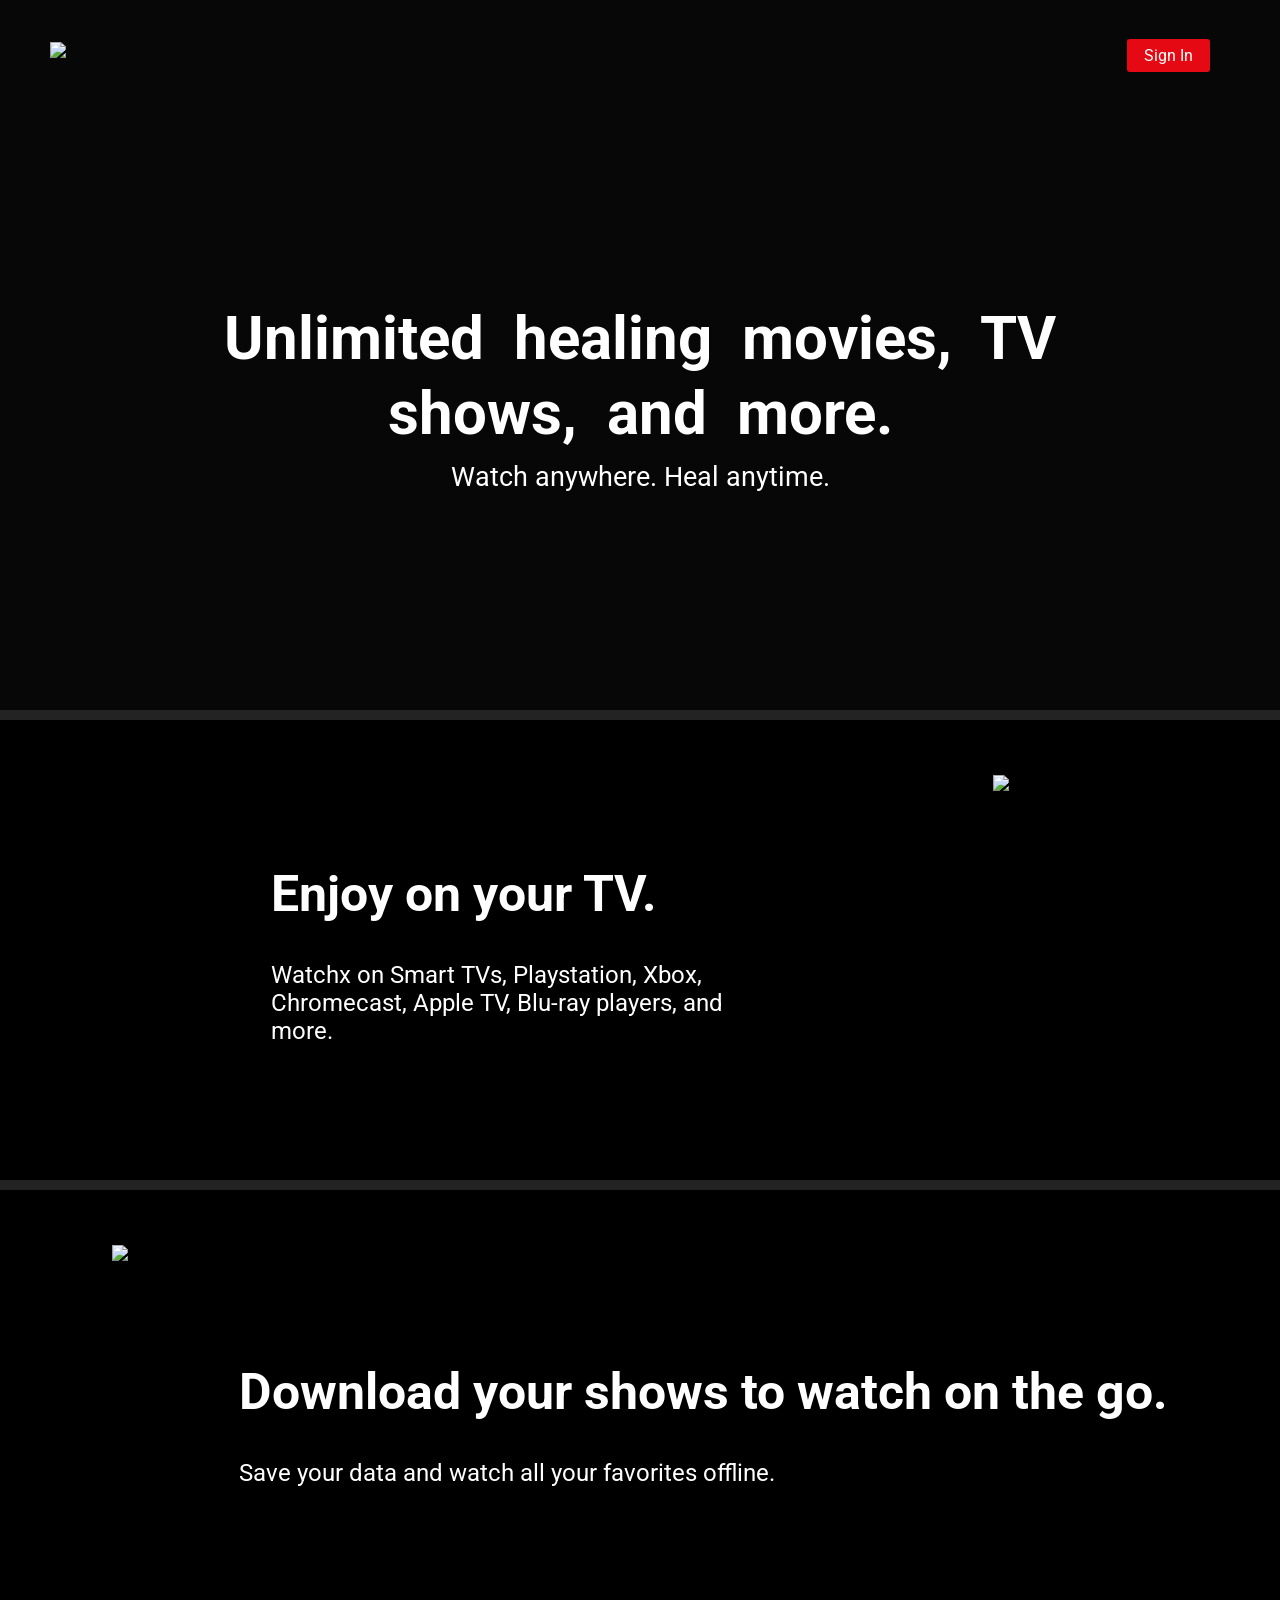
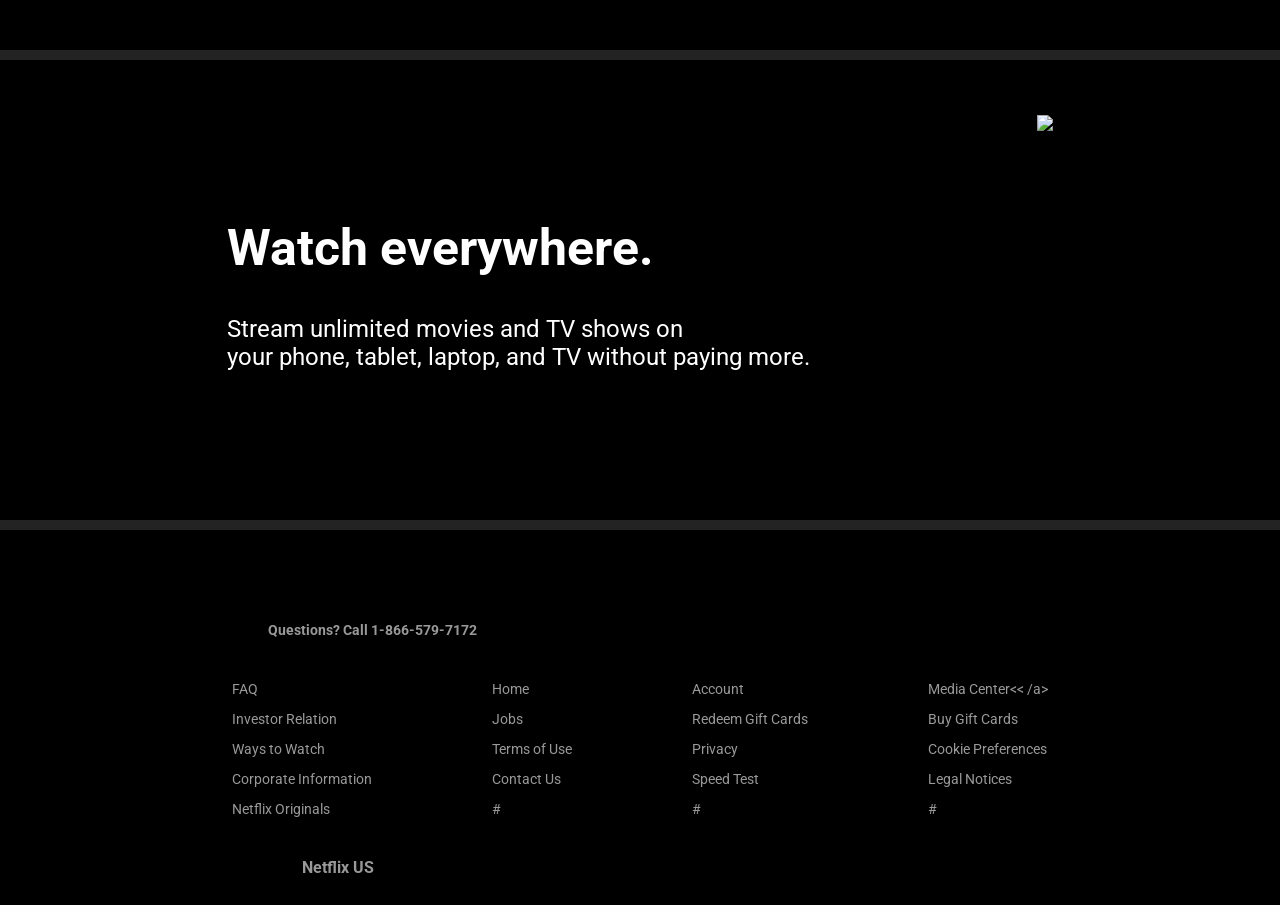
==== movie/index.html @ a2dd79d1 "modify homepage" ====
<!DOCTYPE html>
<html lang="en">

<head>
  <meta charset="UTF-8">
  <meta name="viewport" content="width=device-width, initial-scale=1.0">
  <meta http-equiv="X-UA-Compatible" content="ie=edge">
  <title>Netflix</title>

  <link rel="stylesheet" href="style-homepage_netflix.css">
  <link rel="stylesheet" href="mediaquery.css">
  <link rel="stylesheet"
    href="https://maxst.icons8.com/vue-static/landings/line-awesome/line-awesome/1.3.0/css/line-awesome.min.css">
  <script src="https://kit.fontawesome.com/bc3a1796c2.js" crossorigin="anonymous"></script>
  <link rel="shortcut icon" href="https://image.flaticon.com/icons/png/512/870/870910.ico"/> 
    <link rel="stylesheet" href="https://cdnjs.cloudflare.com/ajax/libs/normalize/8.0.1/normalize.css" />
</head>

<body>

  <div class="navbar">
    <li class="logo"><img src="https://upload.wikimedia.org/wikipedia/commons/7/7a/Logonetflix.png">
    </li>
    <li class="buttons">Sign In</a>

  </div>
  <div class="main">
    <div class="area">
      <h1>Unlimited healing movies, TV <br>shows, and more.</h1>
      <h3>Watch anywhere. Heal anytime.
        <!-- <h3>heal -->
      </h3>
<!-- 
      <div class="search">
        <input type="text" class="box" placeholder="Email">
        <span class="try">
          Try 30 days free <i class="fas fa-chevron-right"></i>


        </span>
      </div>
      <h4>Ready to watch? Enter your email to create or access your account
        </h4>
-->
</div>

  </div>
  <div class="container1">
    <div class="text">
      <h1>Enjoy on your TV.
      </h1>
      <p>
        Watchx on Smart TVs, Playstation, Xbox, <br>
        Chromecast, Apple TV, Blu-ray players, and<br>
        more.
      </p>
    </div>
    <div class="image">
      <img src="https://assets.nflxext.com/ffe/siteui/acquisition/ourStory/fuji/desktop/tv.png">
    </div>
  </div>
  <div class="container1">

    <div class="image">
      <img src="https://assets.nflxext.com/ffe/siteui/acquisition/ourStory/fuji/desktop/mobile.png">
    </div>
    <div class="text">
      <h1>Download your shows to watch on the go.
      </h1>
      <p>
        Save your data and watch all your favorites offline.
      </p>
    </div>

  </div>
  <div class="container1">
    <div class="text">
      <h1>Watch everywhere.

      </h1>
      <p>
        Stream unlimited movies and TV shows on <br>your phone, tablet, laptop, and TV without paying more.

      </p>
    </div>
    <div class="image">
      <img src="https://assets.nflxext.com/ffe/siteui/acquisition/ourStory/fuji/desktop/device-pile.png">
    </div>
  </div>
<!-- 
  <div class="question">
    <h1>Frequently Asked Questions
    </h1>
    <div class="quest">
      <div class="textbox">What is Netflix?</div>
      <i class="las la-plus"></i>
    </div>
    <div class="quest">
      <div class="textbox">How much does Netflix cost?</div>
      <i class="las la-plus"></i>
    </div>
    <div class="quest">
      <div class="textbox">Where can I watch?</div>
      <i class="las la-plus"></i>
    </div>
    <div class="quest">
      <div class="textbox">How do I cancel?</div>
      <i class="las la-plus"></i>
    </div>
    <div class="quest">
      <div class="textbox">What can I watch on Netflix??</div>
      <i class="las la-plus"></i>
    </div>
    <div class="quest">
      <div class="textbox">What is Netflix?</div>
      <i class="las la-plus"></i>
    </div>
    <div class="search1">
      <input type="text" class="box1" placeholder="Email">
      <span class="try1">
        Try 30 days free <i class="fas fa-chevron-right"></i>


      </span>

    </div>
    <h4>Ready to watch? Enter your email to create or access your account
    </h4>
  </div
  >
   -->
  <div class="footer">


    <div class="footercon">
      <div class="flex1">
        <h5>Questions? Call 1-866-579-7172
        </h5>
        <h5>
        </h5>
      </div>

      <ul class="list1">

        <li><a href="">FAQ</a></li>
        <li><a href="">Investor Relation</a></li>
        <li><a href="">Ways to Watch</a></li>

        <li><a href="">Corporate Information</a></li>
        <li><a href="">Netflix Originals</a></li>
      </ul>
      <ul class="list1">
        <li><a href="">Home</a></li>
        <li><a href="">Jobs</a></li>
        <li><a href="">Terms of Use</a></li>
        <li><a href="">Contact Us</a></li>
        <li><a href="">#</a></li>
      </ul>
      <ul class="list1">
        <li><a href="">Account</a></li>
        <li><a href="">Redeem Gift Cards</a></li>
        <li><a href="">Privacy</a></li>
        <li><a href="">Speed Test</a></li>
        <li><a href="">#</a></li>

      </ul>
      <ul class="list1">
        <li><a href="">Media Center<< /a>
        </li>
        <li><a href="">Buy Gift Cards</a></li>
        <li><a href="">Cookie Preferences</a></li>
        <li><a href="">Legal Notices</a></li>
        <li><a href="">#</a></li>

      </ul>

    </div>

  </div>
  <div class="end">
    <h2>
      Netflix US
    </h2>
    <h2>
    </h2>
  </div>
</body>

</html>
---- movie/style-homepage_netflix.css ----
@import url("https://fonts.googleapis.com/css?family=IBM+Plex+Sans&display=swap");
@import url("https://fonts.googleapis.com/css?family=Martel+Sans&display=swap");
@import url("https://fonts.googleapis.com/css?family=Roboto&display=swap");

body {
  margin: 0;
  padding: 0;
  flex-wrap: wrap;
  display: flex;
  font-family: "Roboto", sans-serif;

  background-color: rgba(8, 8, 8, 0.89);
}

.navbar {
  display: flex;
  flex-direction: row;
  position: relative;
  align-items: center;
  width: 100%;
  height: 50px;
  min-height: 100px;
  align-items: center;
  justify-content: space-between;
  background-color: transparent;
  align-self: center;
}

.navbar li {
  margin: 0 50px;
  list-style-type: none;
  display: flex;
  flex-direction: row;
}
.navbar li:nth-child(2) {
  margin-top: 10px;
  margin-right: 70px;
}
.logo img {
  width: 180px;
  display: flex;
  flex-direction: column;
  align-items: center;
  justify-content: center;
  align-self: center;
}

.logo {
  display: flex;
  flex-direction: column;
  align-items: center;
  justify-content: center;
  align-self: center;
}

.buttons {
  background-color: #e50914;
  padding: 7px 17px;
  color: white;
  display: flex;
  flex-direction: row;
  border-radius: 3px;
}

.main {
  width: 100%;
  margin-top: -100px;
  background-size: cover;
  align-items: center;
  overflow-x: hidden;
  justify-content: center;
  display: flex;
  background-position: center;
  min-height: 710px;
  background-image: linear-gradient(rgba(0, 0, 0, 0.8), rgba(0, 0, 0, 0.8)),
    url(https://assets.nflxext.com/ffe/siteui/vlv3/a1dc92ca-091d-4ca9-a05b-8cd44bbfce6a/f9368347-e982-4856-a5a4-396796381f28/RS-en-20191230-popsignuptwoweeks-perspective_alpha_website_large.jpg);
}

.area {
  color: white;
  display: inline-flex;
  flex-direction: column;
  align-items: center;
  justify-content: center;
  text-align: center;
  margin-top: 70px;
}

.area h1 {
  font-size: 60px;
  word-spacing: 15px;
  line-height: 75px;
}

.area h3 {
  margin-top: -30px;
  font-size: 27px;
  font-weight: normal;
}

.search {
  width: 150%;
  background-color: none;
  min-height: 80px;
  display: flex;
  flex-direction: row;
  align-items: center;
  justify-content: center;
  text-align: left;
  margin-top: 10px;
}

.box {
  width: 100%;
  min-height: 65px;
}

.try {
  display: inline-flex;
  flex-direction: row;
  align-items: center;
  justify-content: center;
  background-color: #e50914;
  min-height: 70px;
  width: 70%;
  font-size: 30px;
  text-transform: uppercase;
}

.area h4 {
  margin-top: 10px;
  font-weight: normal;
}
.container1 {
  width: 100%;
  min-height: 460px;
  background-color: black;
  margin-top: 10px;
  display: flex;
  flex-direction: row;
  align-items: center;
  justify-content: space-evenly;
  text-align: left;
}

.container1 img {
  display: flex;
  justify-content: center;
  flex-direction: row;
  object-fit: contain;
  object-position: center;
  align-self: center;

  max-width: 100%;
  height: 350px;
}

.container1 .image {
  display: flex;
  justify-content: center;
  flex-direction: row;
  align-items: center;
  align-self: center;
  object-fit: contain;
}

.text {
  color: white;
  display: flex;
  flex-direction: column;
  align-items: flex-start;
  justify-content: flex-start;
  align-self: center;
  align-content: center;
}
.text p {
  font-size: 1.5rem;
  margin-top: 5px;
}

.text h1 {
  font-size: 3.125rem;
}

.question {
  width: 100%;
  min-height: 950px;
  background-color: #000;
  margin-top: 10px;
  display: flex;
  flex-direction: column;
  align-items: center;
  justify-content: flex-end;
  text-align: center;
}

.question h1 {
  text-align: center;
  color: white;
  margin-bottom: 50px;
  text-align: center;
  font-size: 40px;
  display: flex;
  flex-direction: column;
  align-items: center;
  justify-content: center;
}

.quest {
  width: 51%;
  min-height: 75px;
  background-color: #303030;
  color: white;
  align-items: center;
  justify-content: space-between;
  display: flex;
  text-align: left;
  flex-direction: row;
  margin: 5px 0;
}

.quest .textbox {
  display: flex;
  text-align: left;

  flex-direction: row;
  align-items: center;
  justify-content: center;
  justify-items: center;
  align-self: center;
  font-size: 25px;
  margin: 0 30px;
  word-spacing: 5px;
  text-align: left;
}

.quest i {
  margin: 0 30px;
  font-size: 40px;
  color: rgb(255, 255, 255);
}

.quest:focus {
  background-color: red;
}

.search1 {
  width: 50%;
  background-color: none;
  min-height: 80px;
  display: flex;
  flex-direction: row;
  align-items: center;
  justify-content: center;
  text-align: left;
  margin-top: 10px;
}

.box1 {
  width: 100%;
  min-height: 65px;
}

.try1 {
  display: flex;
  flex-direction: row;
  align-items: center;
  justify-content: center;
  background-color: #e50914;
  min-height: 70px;
  width: 70%;
  color: white;
  font-size: 30px;
  margin: 50px 0;
  text-transform: uppercase;
}

.question h4 {
  color: white;
  margin-top: -20px;
  padding-bottom: 40px;
}

.footer {
  display: flex;
  flex-direction: column;
  width: 100%;
  min-height: 375px;
  background-color: black;
  margin-top: 10px;
  flex-wrap: wrap;
  align-items:center;
  justify-content:space-around;

}

.footercon {
  display: flex;
  flex-direction: row;
  width: 100%;
  justify-content: center;
  align-items: center;
  flex-wrap: wrap;
  min-height: 50px;
  background-color: transparent;
}

.footer .flex1 {
  color:#999;;
  justify-content:space-around;
  align-items:flex-start;
  display: flex;
  flex-direction:row;
  flex-wrap:wrap;
  width:100%;
  font-size: 17px;
  min-height: 30px;

}

.footer .flex1 h5 {
  align-self:flex-start;
}

.list1 {
  color: white;
  display: flex;
  flex-direction: column;
  flex-wrap: wrap;
  align-items: flex-start;
  justify-items: flex-start;
  align-self: center;
  justify-content: center;
  min-height:50px;
  font-size: 13px;
  padding: 0px 70px;
  text-align: left;
}

.list1 li {
  font-size: 13px;
  margin: 7px -10px;
  list-style-type: none;
  text-align: left;
  display: flex;
  flex-direction: column;
  flex-wrap: wrap;
  align-items: flex-start;
  justify-items: center;
  align-self: flex-start;
  justify-content: center;
}

.list1 li a {
  color: #999;
  text-decoration: none;
  font-size: 14px;
}

li a {
  font-size: 13px;
  text-align: center;
  color: #999;
}


.footertxt {
  color:white;
  display:flex;
  flex-direction:row;
  align-items:flex-end;
  justify-content: flex-end;
}

.end {
  width:100%;
  min-height:50px;
background-color: black;
justify-content:space-around;
align-items:flex-start;
display: flex;
flex-direction:row;
flex-wrap:wrap;
color:#999;
margin-top:-60px;
}

.end h2 {
  display:flex;
  flex-direction: row;
font-size:16px;
}

@media (min-width: 250px) and (max-width: 980px) {
  body {
    display: flex;
    flex-direction: column;
    flex-wrap: wrap;
  }
  .container1 {
    display: flex;
    flex-direction: column;
    justify-content: space-evenly;
    align-items: center;
    align-self: center;
  }

  .area h1 {
    font-size: 40px;
    line-height:60px;
  }

  .area h3 {
    margin-top: 10px;
  }

  .container1 img {
    width: 60%;
  }
  .navbar {
    display: flex;
    flex-direction: column;
    background-color: black;
    align-items: center;
    justify-content: center;
    padding: 0;
    min-height: 250px;
    margin-bottom: 30px;

  }



  .search {
    display: flex;
    flex-direction: column;
    margin: 30px;
    width: 50%;
    margin: 0 10px;
  }

  .box {
    width: 100%;
    margin-bottom: 20px;
    margin:30px;
  }

  .try {
    width: 200px;
    margin: 0 10px;
    font-size:17px;
    min-height:50px;
  }

  .search1 {
    display: flex;
    flex-direction: column;
    margin: 30px;
    width: 50%;
    margin: 0 10px;
    margin-bottom: 40px;
  }

h4 {
  color:white;
}

  .box1 {
    width: 100%;
    margin-bottom: 20px;
    margin:30px;
  }

  .try1 {
    width: 200px;
    margin: 0 10px;
    font-size:17px;
    min-height:50px;
  }
  .text {
    display: flex;
    flex-direction: column;
    justify-content: center;
    align-items: center;
    align-self: center;
    text-align: center;
    margin-left: 10px;
    margin-right: 10px;
  }

  .text h1 {
    font-size: 2rem;
    margin-left: 10px;
    margin-right: 10px;
  }

  .text p {
    font-size: 1.2rem;
    margin-left: 10px;
    margin-right: 10px;
  }

  .quest .textbox {
    font-size: 20px;
    margin-left: 10px;
    margin-right: 10px;
  }

  .quest {
    width: 80%;
    min-height: 75px;
    margin-left: 10px;
    margin-right: 10px;
  }
}
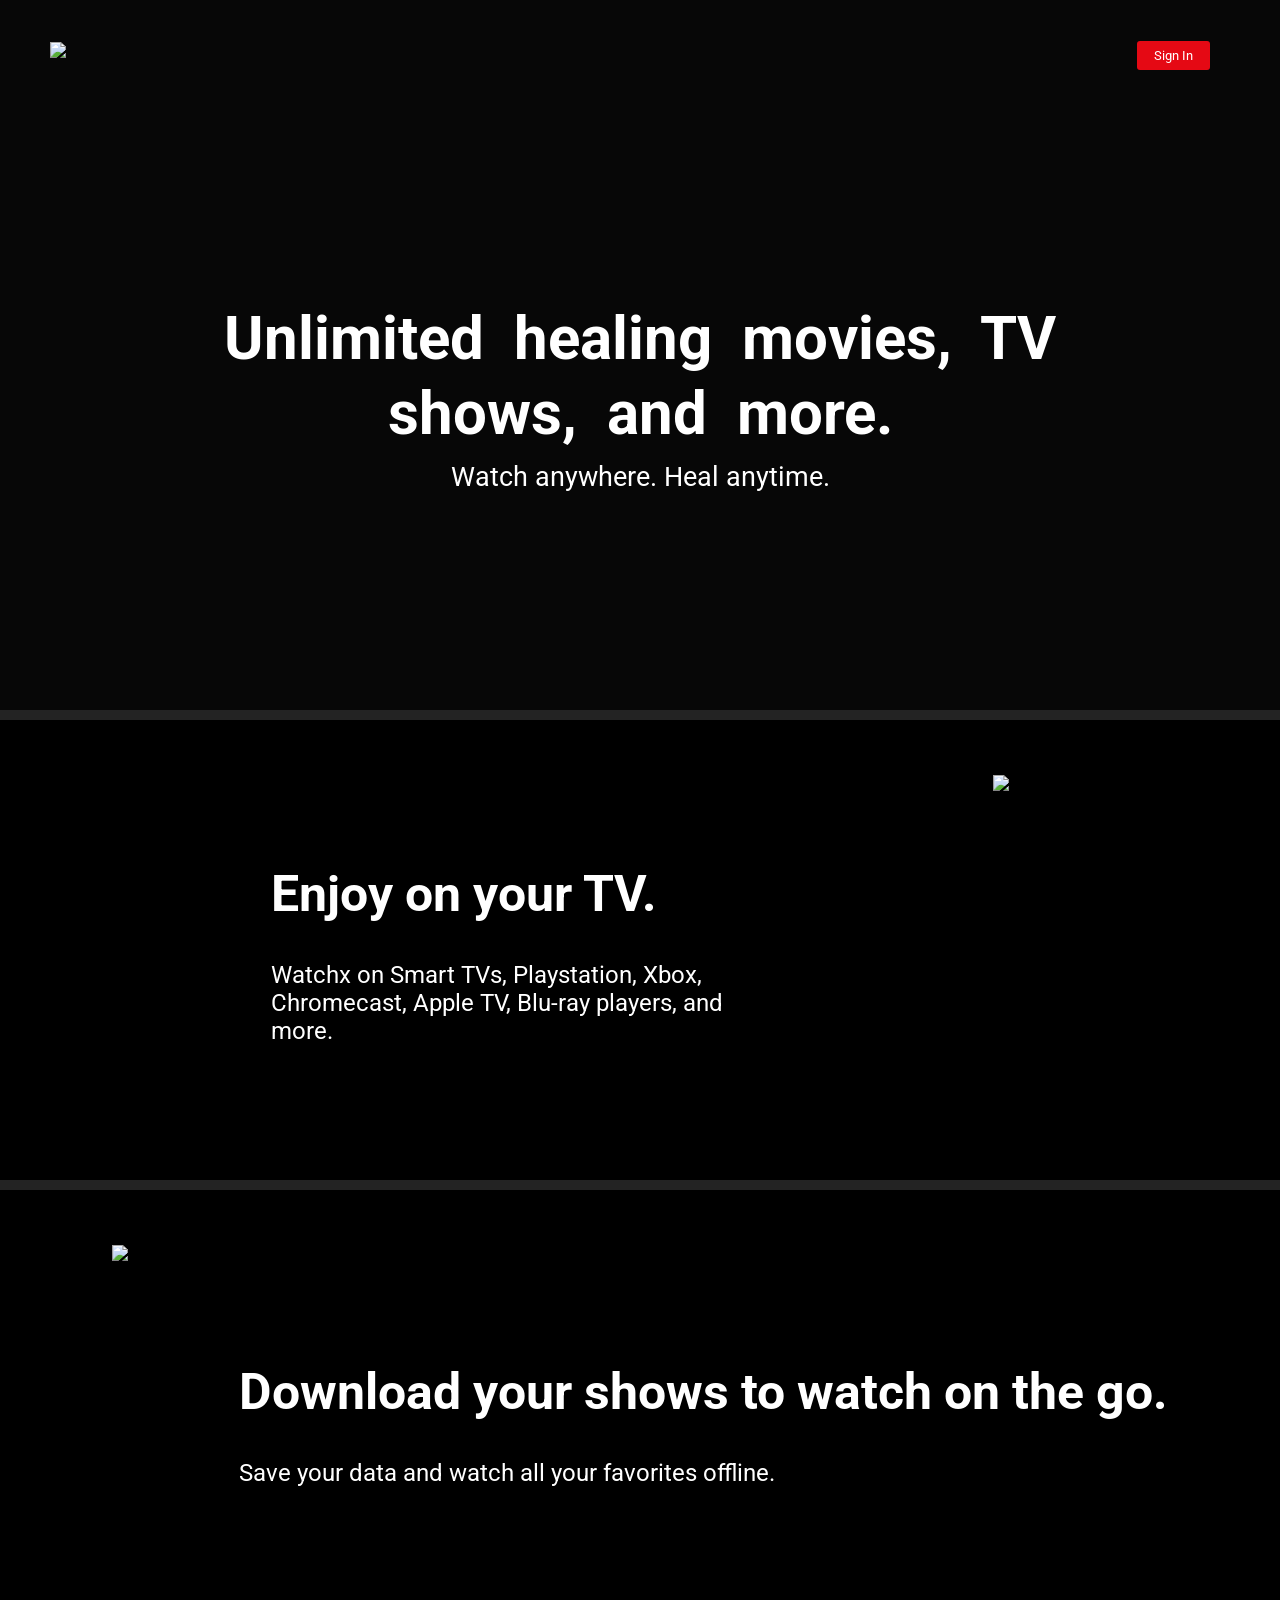
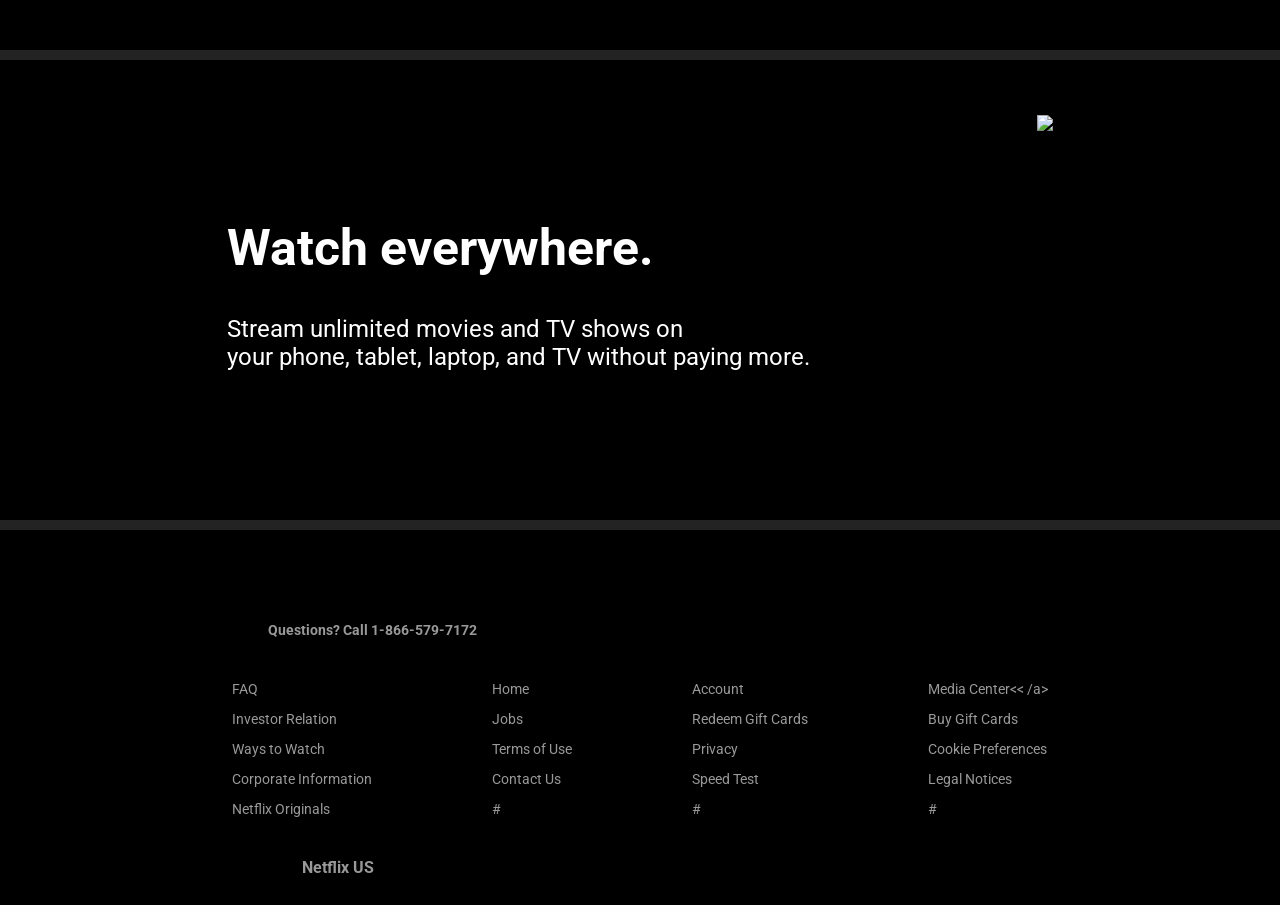
==== commit 46ec387c: "modify homepage + navigate to login" ====
--- a/movie/index.html
+++ b/movie/index.html
@@ -19,9 +19,9 @@
 <body>
 
   <div class="navbar">
-    <li class="logo"><img src="https://upload.wikimedia.org/wikipedia/commons/7/7a/Logonetflix.png">
+    <li class="logo"><img src="https://scontent.fsgn10-2.fna.fbcdn.net/v/t1.15752-9/338804033_533154378982397_4499596081736111478_n.png?_nc_cat=102&ccb=1-7&_nc_sid=ae9488&_nc_ohc=J3y2_1D9IgsAX-32_qy&_nc_ht=scontent.fsgn10-2.fna&oh=03_AdRslN8gppNFbnBvwWnfOVcxD2b3ddJ4QbJhW0673w2Bsg&oe=645991B4">
     </li>
-    <li class="buttons">Sign In</a>
+    <li class="buttons"  > <a href="login.php" style="color: #fff; text-decoration: none;">Sign In</a>  </li>
 
   </div>
   <div class="main">
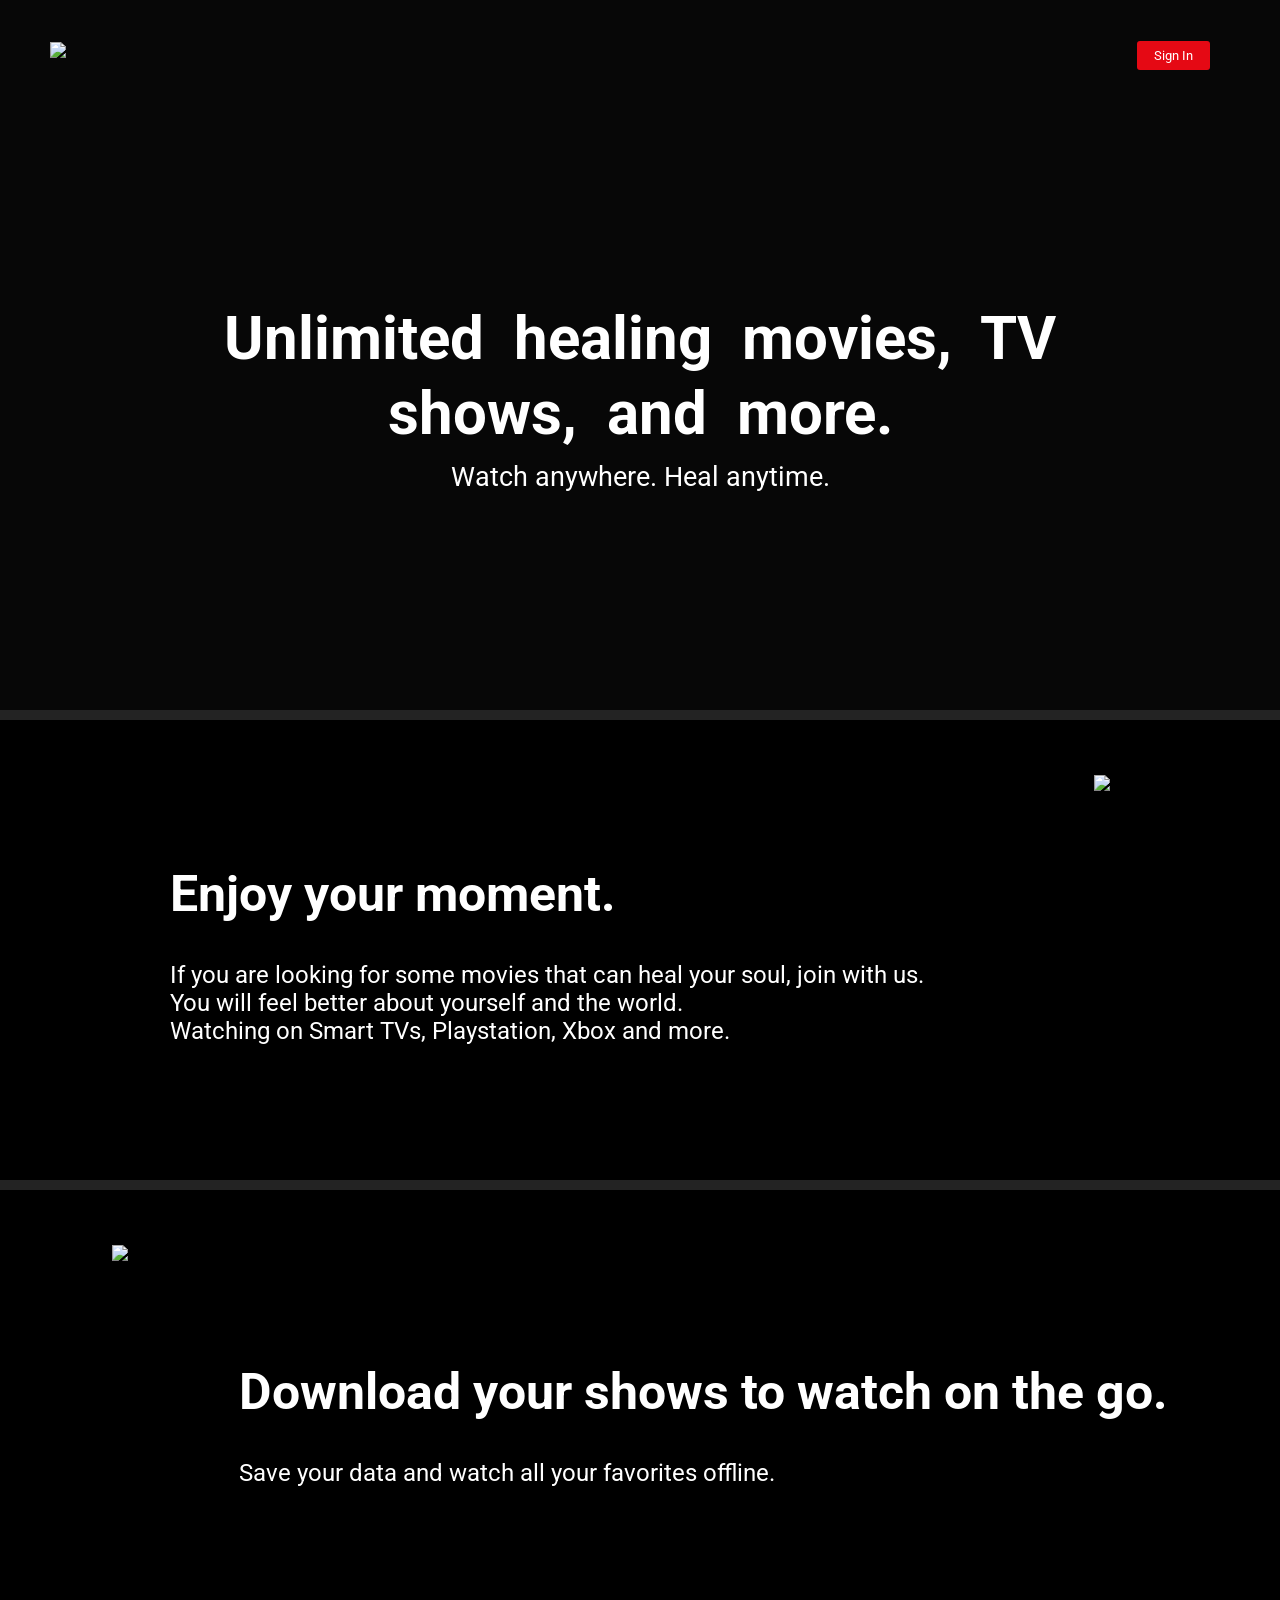
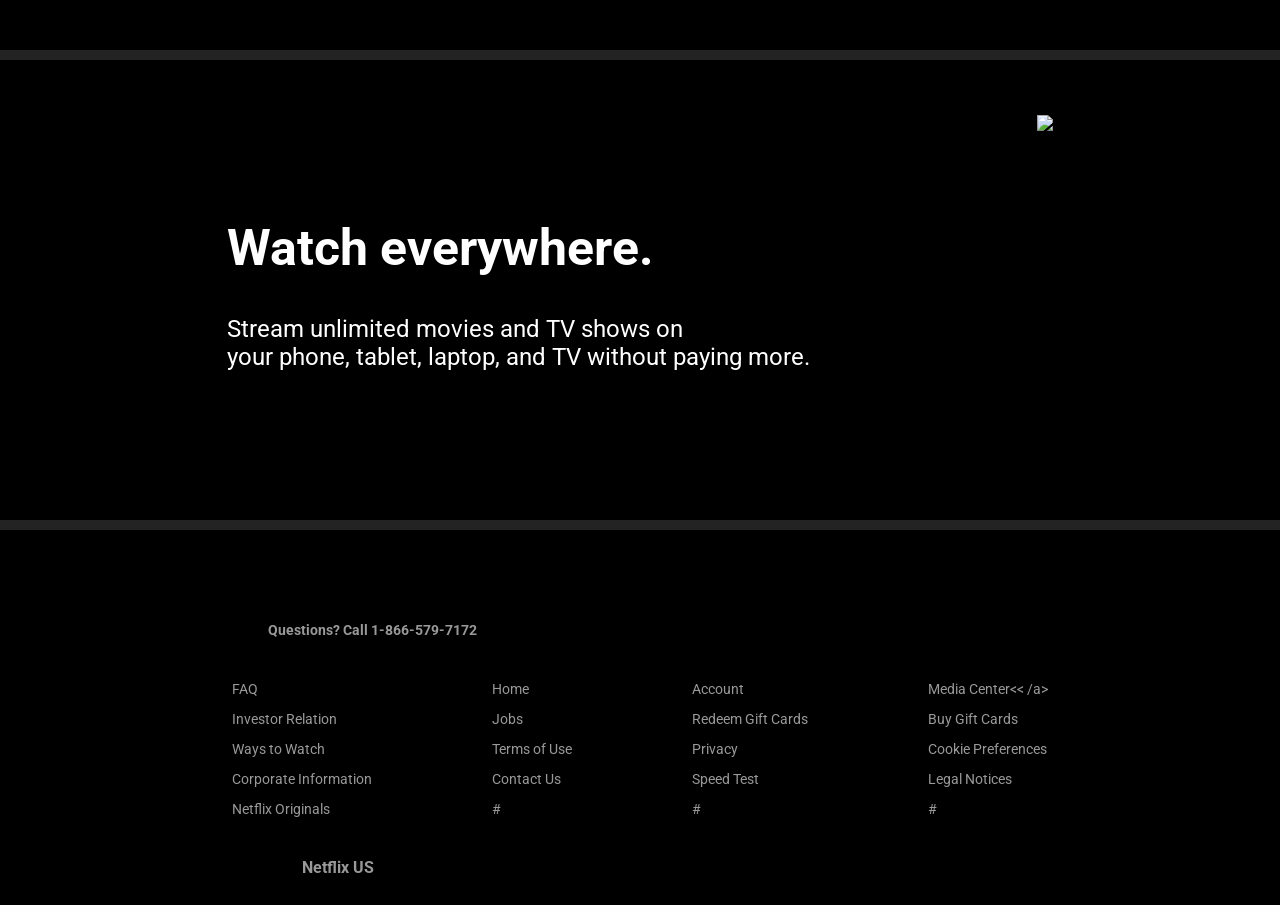
==== commit 279e7506: "login change logo" ====
--- a/movie/index.html
+++ b/movie/index.html
@@ -19,7 +19,9 @@
 <body>
 
   <div class="navbar">
-    <li class="logo"><img src="https://scontent.fsgn10-2.fna.fbcdn.net/v/t1.15752-9/338804033_533154378982397_4499596081736111478_n.png?_nc_cat=102&ccb=1-7&_nc_sid=ae9488&_nc_ohc=J3y2_1D9IgsAX-32_qy&_nc_ht=scontent.fsgn10-2.fna&oh=03_AdRslN8gppNFbnBvwWnfOVcxD2b3ddJ4QbJhW0673w2Bsg&oe=645991B4">
+    
+    <li class="logo"><img src="https://scontent.fsgn10-2.fna.fbcdn.net/v/t1.15752-9/338590714_615827573775572_1675584024211154412_n.png?_nc_cat=103&ccb=1-7&_nc_sid=ae9488&_nc_ohc=Xj8dQNFAOXkAX85VhuL&_nc_ht=scontent.fsgn10-2.fna&oh=03_AdTSTwJuc2sISrk5SArfAf-3sx52iiOU82SqMRWmra9_Mw&oe=6459BEB7">
+    <!-- <li class="logo"><img src="https://scontent.fsgn10-2.fna.fbcdn.net/v/t1.15752-9/338804033_533154378982397_4499596081736111478_n.png?_nc_cat=102&ccb=1-7&_nc_sid=ae9488&_nc_ohc=J3y2_1D9IgsAX-32_qy&_nc_ht=scontent.fsgn10-2.fna&oh=03_AdRslN8gppNFbnBvwWnfOVcxD2b3ddJ4QbJhW0673w2Bsg&oe=645991B4"> -->
     </li>
     <li class="buttons"  > <a href="login.php" style="color: #fff; text-decoration: none;">Sign In</a>  </li>
 
@@ -47,12 +49,12 @@
   </div>
   <div class="container1">
     <div class="text">
-      <h1>Enjoy on your TV.
+      <h1>Enjoy your moment.
       </h1>
       <p>
-        Watchx on Smart TVs, Playstation, Xbox, <br>
-        Chromecast, Apple TV, Blu-ray players, and<br>
-        more.
+        If you are looking for some movies that can heal your soul, join with us. <br>
+        You will feel better about yourself and the world. <br>
+        Watching on Smart TVs, Playstation, Xbox and more.
       </p>
     </div>
     <div class="image">
